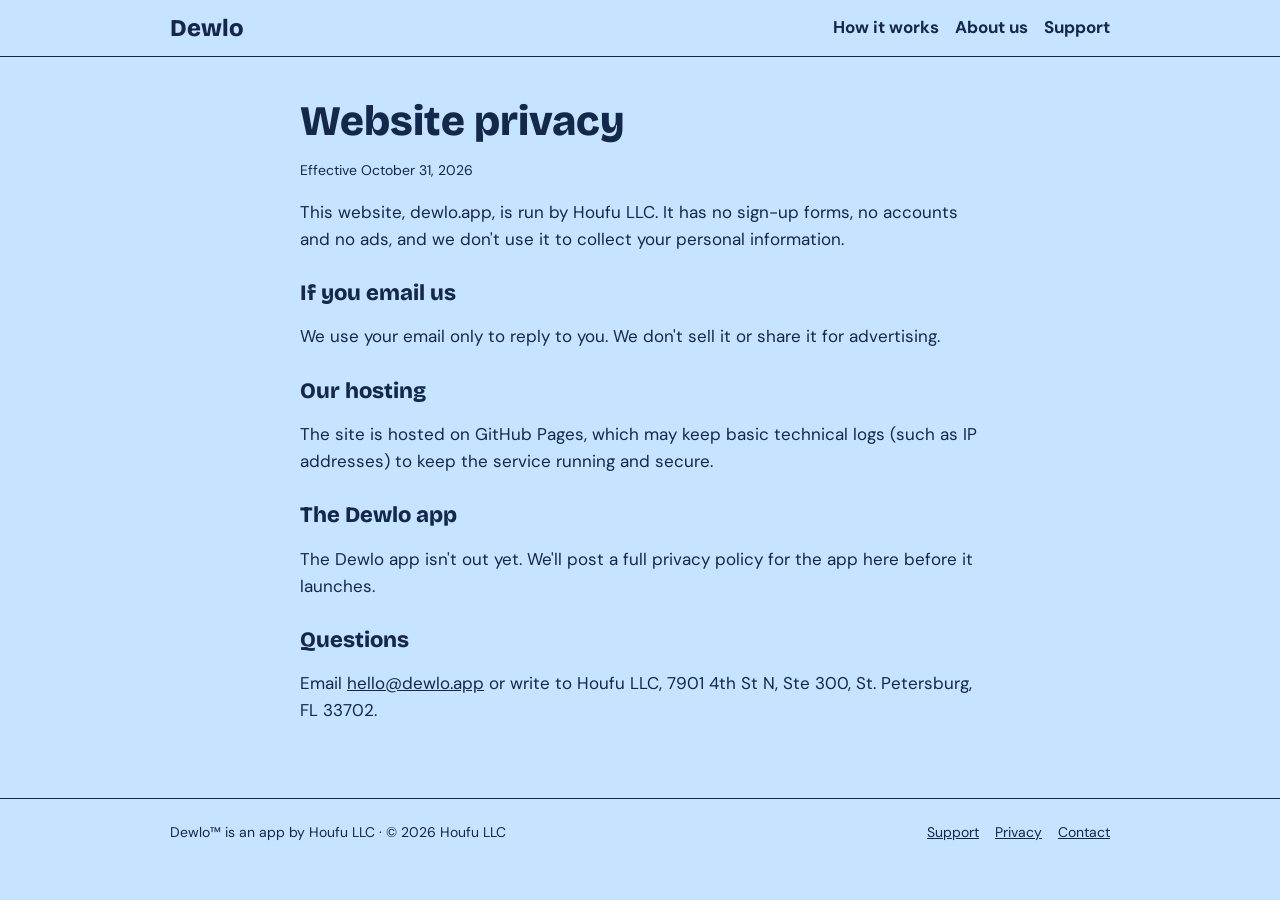
==== privacy.html @ 64b2591c "Fuller dewlo.app site: how it works, about Houfu LLC, support and privacy pages Apple withdrew the e" ====
<!doctype html>
<html lang="en">
<head>
<meta charset="utf-8">
<meta name="viewport" content="width=device-width,initial-scale=1">
<title>Privacy · Dewlo</title>
<link rel="preconnect" href="https://fonts.googleapis.com">
<link rel="preconnect" href="https://fonts.gstatic.com" crossorigin>
<link href="https://fonts.googleapis.com/css2?family=Bricolage+Grotesque:opsz,wght@12..96,700;12..96,800&family=DM+Sans:wght@400;500;700&display=swap" rel="stylesheet">
<link rel="stylesheet" href="style.css">
</head>
<body>
<header class="top"><div class="wrap">
  <a class="brand" href="/">Dewlo</a>
  <nav><a href="/#how">How it works</a><a href="/#about">About us</a><a href="support.html">Support</a></nav>
</div></header>
<main class="doc">
  <h1>Website privacy</h1>
  <p class="meta">Effective October 31, 2026</p>
  <p>This website, dewlo.app, is run by Houfu LLC. It has no sign-up forms, no accounts and no ads, and we don't use it to collect your personal information.</p>
  <h2>If you email us</h2>
  <p>We use your email only to reply to you. We don't sell it or share it for advertising.</p>
  <h2>Our hosting</h2>
  <p>The site is hosted on GitHub Pages, which may keep basic technical logs (such as IP addresses) to keep the service running and secure.</p>
  <h2>The Dewlo app</h2>
  <p>The Dewlo app isn't out yet. We'll post a full privacy policy for the app here before it launches.</p>
  <h2>Questions</h2>
  <p>Email <a href="mailto:hello@dewlo.app">hello@dewlo.app</a> or write to Houfu LLC, 7901 4th St N, Ste 300, St. Petersburg, FL 33702.</p>
</main>
<footer><div class="wrap">
  <span>Dewlo™ is an app by Houfu LLC · © 2026 Houfu LLC</span>
  <nav><a href="support.html">Support</a><a href="privacy.html">Privacy</a><a href="mailto:hello@dewlo.app">Contact</a></nav>
</div></footer>
</body>
</html>
---- style.css ----
:root{--bg:#C6E4FF;--navy:#13284A;--coral:#FF5A3C;--sun:#FFD23F;--white:#fff}
*{box-sizing:border-box}
html,body{margin:0}
body{background:var(--bg);color:var(--navy);font:17px/1.6 "DM Sans",system-ui,sans-serif}
a{color:var(--navy)}
.wrap{max-width:980px;margin:0 auto;padding:0 20px}
h1,h2,h3{font-family:"Bricolage Grotesque",system-ui,sans-serif;font-weight:800;line-height:1.15;margin:0 0 10px}
h2{font-size:clamp(26px,4vw,34px)}
h3{font-size:19px}
header.top{border-bottom:1.5px solid var(--navy)}
header.top .wrap{display:flex;justify-content:space-between;align-items:center;gap:12px;flex-wrap:wrap;padding-block:14px}
.brand{font:800 24px "Bricolage Grotesque",sans-serif;text-decoration:none}
header nav,footer nav{display:flex;gap:16px;flex-wrap:wrap}
header nav a{font-weight:700;text-decoration:none}
.hero{text-align:center;padding:48px 0 56px}
.badge{width:150px;height:150px;display:block;margin:0 auto 16px}
.bubble{display:inline-block;background:var(--white);border:2.5px solid var(--navy);border-radius:18px;padding:8px 16px;font:500 17px "Shantell Sans",cursive;margin-bottom:14px;position:relative}
.bubble:after{content:"";position:absolute;left:50%;bottom:-10px;width:16px;height:16px;background:var(--white);border-right:2.5px solid var(--navy);border-bottom:2.5px solid var(--navy);transform:translateX(-50%) rotate(45deg)}
.hero h1{font-size:clamp(34px,7vw,58px);max-width:760px;margin:0 auto 14px}
.hero h1 span,h1 span{background:linear-gradient(transparent 62%,var(--sun) 62%);padding:0 4px}
.lede{font-size:19px;max-width:600px;margin:0 auto 24px}
.soon{display:inline-block;background:var(--coral);color:#fff;font:700 15px "Bricolage Grotesque",sans-serif;padding:10px 20px;border-radius:999px}
.band{padding:48px 0}
.band.white{background:var(--white)}
.grid4{display:grid;grid-template-columns:repeat(4,1fr);gap:16px;margin-top:16px}
.card{background:var(--white);border:1.5px solid var(--navy);border-radius:20px;padding:20px}
.card p{margin:0}
.k{display:inline-grid;place-items:center;width:34px;height:34px;border-radius:50%;background:var(--sun);border:1.5px solid var(--navy);font-weight:800;margin-bottom:8px}
.two{display:grid;grid-template-columns:1fr 1fr;gap:40px}
.chips{list-style:none;padding:0;display:flex;flex-wrap:wrap;gap:8px}
.chips li{border:1.5px solid var(--navy);border-radius:999px;padding:6px 14px;font-weight:600;background:var(--white)}
.chips li.own{background:var(--sun)}
.about p{margin-bottom:16px}
dl{display:grid;grid-template-columns:max-content 1fr;gap:6px 18px;margin:0}
dt{font-weight:700}
dd{margin:0}
.doc{max-width:720px;padding:40px 20px 56px;margin:0 auto}
.doc h1{font-size:clamp(30px,5vw,42px)}
.doc h2{font-size:22px;margin-top:28px}
.meta{font-size:14px}
footer{border-top:1.5px solid var(--navy);font-size:14px}
footer .wrap{display:flex;justify-content:space-between;gap:12px;flex-wrap:wrap;padding-block:22px}
@media (max-width:820px){.grid4{grid-template-columns:1fr 1fr}.two{grid-template-columns:1fr;gap:24px}}
@media (max-width:480px){.grid4{grid-template-columns:1fr}dl{grid-template-columns:1fr}dt{margin-top:6px}}
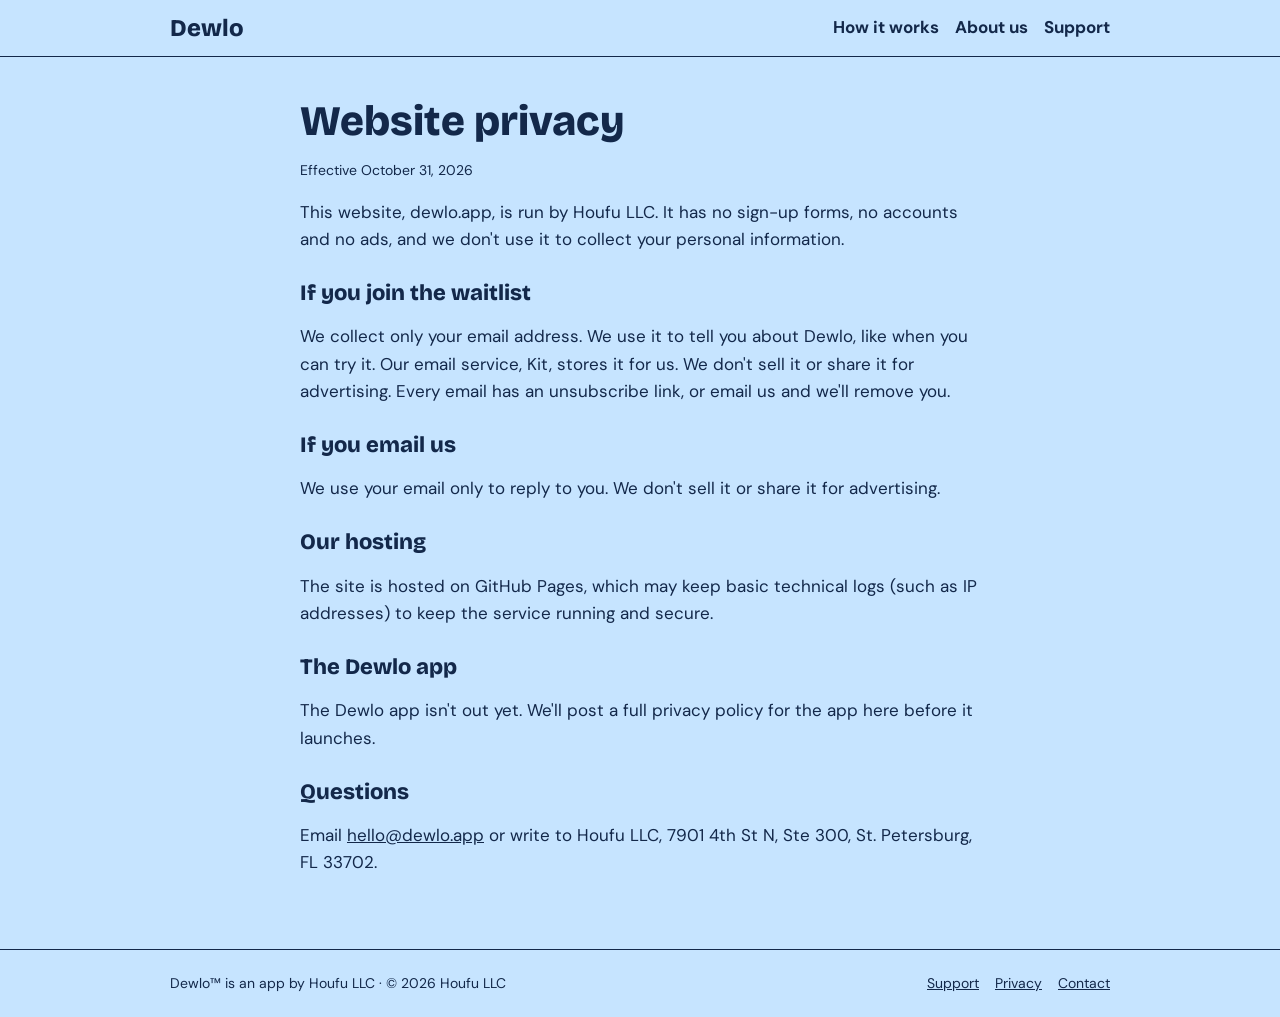
==== commit 970e69bb: "Add Kit waitlist sign-up to home page and waitlist line to privacy page (Kye's OK, Nov 6) Co-Authore" ====
--- a/privacy.html
+++ b/privacy.html
@@ -18,6 +18,8 @@
   <h1>Website privacy</h1>
   <p class="meta">Effective October 31, 2026</p>
   <p>This website, dewlo.app, is run by Houfu LLC. It has no sign-up forms, no accounts and no ads, and we don't use it to collect your personal information.</p>
+  <h2>If you join the waitlist</h2>
+  <p>We collect only your email address. We use it to tell you about Dewlo, like when you can try it. Our email service, Kit, stores it for us. We don't sell it or share it for advertising. Every email has an unsubscribe link, or email us and we'll remove you.</p>
   <h2>If you email us</h2>
   <p>We use your email only to reply to you. We don't sell it or share it for advertising.</p>
   <h2>Our hosting</h2>
--- a/style.css
+++ b/style.css
@@ -42,3 +42,7 @@
 footer .wrap{display:flex;justify-content:space-between;gap:12px;flex-wrap:wrap;padding-block:22px}
 @media (max-width:820px){.grid4{grid-template-columns:1fr 1fr}.two{grid-template-columns:1fr;gap:24px}}
 @media (max-width:480px){.grid4{grid-template-columns:1fr}dl{grid-template-columns:1fr}dt{margin-top:6px}}
+
+.waitlist{max-width:520px;margin:32px auto 0;background:#fff;border:2px solid #9BCB98;border-radius:20px;padding:24px 20px}
+.waitlist h2{margin:0 0 6px}.waitlist p{margin:0 0 14px}.waitlist .fine{font-size:13px;color:#555;margin:12px 0 0}
+.waitlist .formkit-form{margin:0 auto!important;max-width:100%!important}
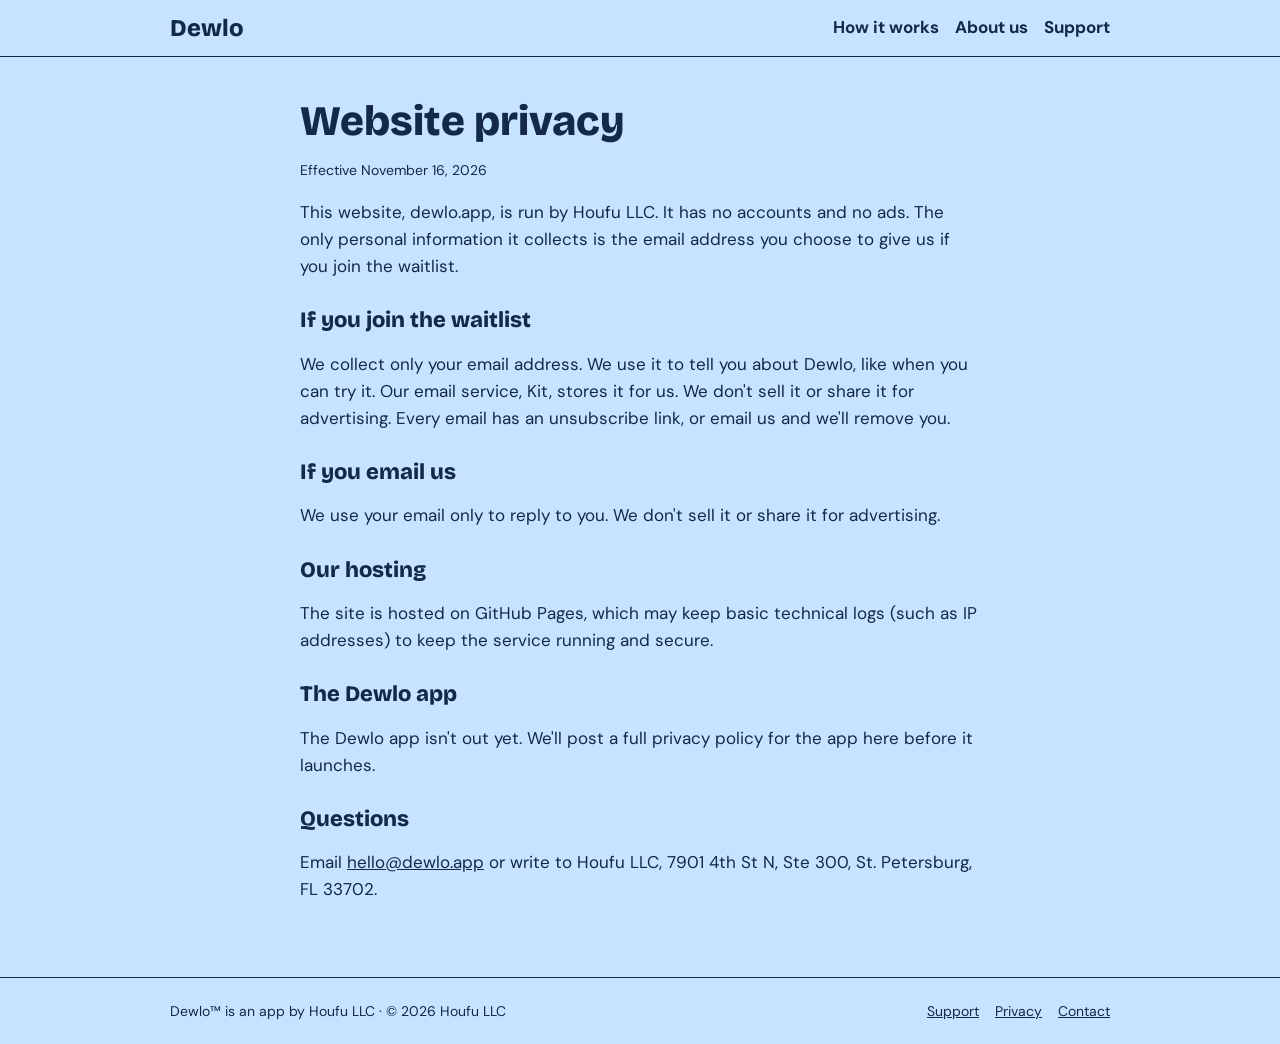
==== commit afda9bb6: "Privacy: replace 'no sign-up forms' line now that the waitlist form is live Co-Authored-By: Claude O" ====
--- a/privacy.html
+++ b/privacy.html
@@ -8,6 +8,11 @@
 <link rel="preconnect" href="https://fonts.gstatic.com" crossorigin>
 <link href="https://fonts.googleapis.com/css2?family=Bricolage+Grotesque:opsz,wght@12..96,700;12..96,800&family=DM+Sans:wght@400;500;700&display=swap" rel="stylesheet">
 <link rel="stylesheet" href="style.css">
+<link rel="icon" href="/favicon.ico" sizes="any">
+<link rel="icon" href="/favicon.svg" type="image/svg+xml">
+<link rel="apple-touch-icon" href="/apple-touch-icon.png">
+<link rel="manifest" href="/site.webmanifest">
+<meta name="theme-color" content="#FFD23F">
 </head>
 <body>
 <header class="top"><div class="wrap">
@@ -16,8 +21,8 @@
 </div></header>
 <main class="doc">
   <h1>Website privacy</h1>
-  <p class="meta">Effective October 31, 2026</p>
-  <p>This website, dewlo.app, is run by Houfu LLC. It has no sign-up forms, no accounts and no ads, and we don't use it to collect your personal information.</p>
+  <p class="meta">Effective November 16, 2026</p>
+  <p>This website, dewlo.app, is run by Houfu LLC. It has no accounts and no ads. The only personal information it collects is the email address you choose to give us if you join the waitlist.</p>
   <h2>If you join the waitlist</h2>
   <p>We collect only your email address. We use it to tell you about Dewlo, like when you can try it. Our email service, Kit, stores it for us. We don't sell it or share it for advertising. Every email has an unsubscribe link, or email us and we'll remove you.</p>
   <h2>If you email us</h2>
--- a/style.css
+++ b/style.css
@@ -46,3 +46,11 @@
 .waitlist{max-width:520px;margin:32px auto 0;background:#fff;border:2px solid #9BCB98;border-radius:20px;padding:24px 20px}
 .waitlist h2{margin:0 0 6px}.waitlist p{margin:0 0 14px}.waitlist .fine{font-size:13px;color:#555;margin:12px 0 0}
 .waitlist .formkit-form{margin:0 auto!important;max-width:100%!important}
+
+.btn{display:inline-block;background:#D63A1C;color:#fff;font:700 17px "Bricolage Grotesque",sans-serif;padding:12px 26px;border-radius:999px;text-decoration:none}
+.hero-chips{justify-content:center;margin:0 0 18px}
+.soon-line{font-size:14px;max-width:520px;margin:0 auto}
+.hero .waitlist{text-align:left}
+.get{max-width:520px;margin:28px auto 0;text-align:left}
+.get ul{padding-left:20px;margin:0 0 10px}
+.get .fine{font-size:14px}
